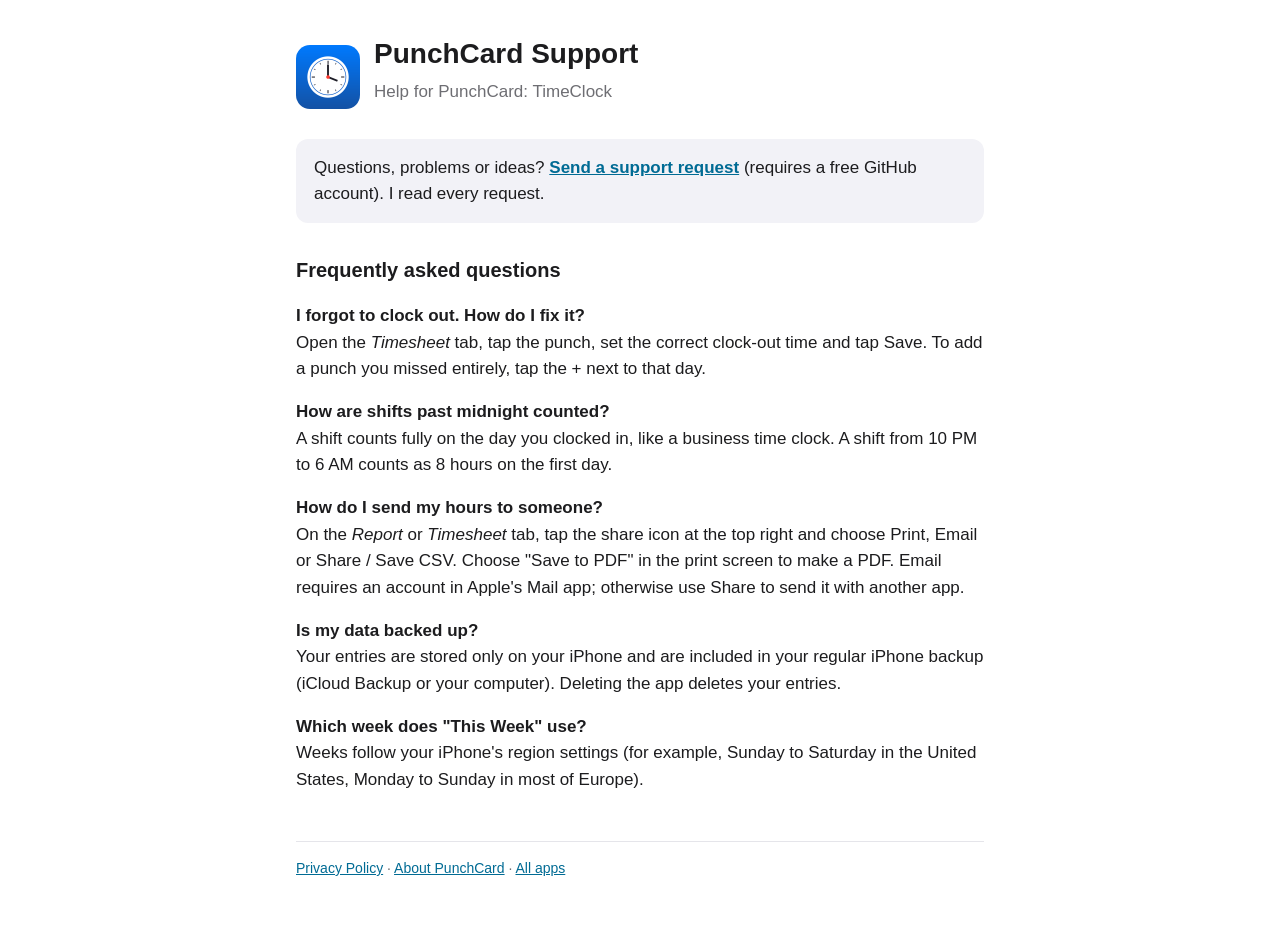
==== punchcard/support.html @ ce33e521 "Add support and privacy pages for PunchCard: TimeClock Co-Authored-By: Claude Opus 5.5 <noreply@anth" ====
<!doctype html>
<html lang="en"><head><meta charset="utf-8"><meta name="viewport" content="width=device-width, initial-scale=1">
<title>PunchCard Support</title><link rel="stylesheet" href="../style.css"></head>
<body><main>
<header><img src="icon.png" alt=""><div><h1>PunchCard Support</h1><p class="lead">Help for PunchCard: TimeClock</p></div></header>

<div class="card">Questions, problems or ideas? <a href="https://github.com/AdrianusT67/app-pages/issues/new?title=PunchCard%3A%20">Send a support request</a> (requires a free GitHub account). I read every request.</div>

<h2>Frequently asked questions</h2>
<p><strong>I forgot to clock out. How do I fix it?</strong><br>
Open the <em>Timesheet</em> tab, tap the punch, set the correct clock-out time and tap Save. To add a punch you missed entirely, tap the + next to that day.</p>

<p><strong>How are shifts past midnight counted?</strong><br>
A shift counts fully on the day you clocked in, like a business time clock. A shift from 10 PM to 6 AM counts as 8 hours on the first day.</p>

<p><strong>How do I send my hours to someone?</strong><br>
On the <em>Report</em> or <em>Timesheet</em> tab, tap the share icon at the top right and choose Print, Email or Share / Save CSV. Choose "Save to PDF" in the print screen to make a PDF. Email requires an account in Apple's Mail app; otherwise use Share to send it with another app.</p>

<p><strong>Is my data backed up?</strong><br>
Your entries are stored only on your iPhone and are included in your regular iPhone backup (iCloud Backup or your computer). Deleting the app deletes your entries.</p>

<p><strong>Which week does "This Week" use?</strong><br>
Weeks follow your iPhone's region settings (for example, Sunday to Saturday in the United States, Monday to Sunday in most of Europe).</p>

<footer><a href="privacy.html">Privacy Policy</a> · <a href="./">About PunchCard</a> · <a href="../">All apps</a></footer>
</main></body></html>
---- style.css ----
:root { --bg:#ffffff; --fg:#1c1c1e; --muted:#6e6e73; --accent:#006b94; --card:#f2f2f7; --line:#e5e5ea; }
@media (prefers-color-scheme: dark) { :root { --bg:#000; --fg:#f2f2f7; --muted:#a1a1a6; --accent:#4cc2ff; --card:#1c1c1e; --line:#38383a; } }
* { box-sizing: border-box; }
body { margin:0; background:var(--bg); color:var(--fg); font:17px/1.55 -apple-system, BlinkMacSystemFont, "Segoe UI", Helvetica, Arial, sans-serif; }
main { max-width:720px; margin:0 auto; padding:32px 16px 64px; }
header { display:flex; align-items:center; gap:14px; margin-bottom:8px; }
header img { width:64px; height:64px; border-radius:14px; }
h1 { font-size:28px; margin:0; } h2 { font-size:20px; margin-top:32px; }
p.lead { color:var(--muted); margin-top:4px; }
a { color:var(--accent); }
.card { background:var(--card); border-radius:12px; padding:16px 18px; margin:16px 0; }
.card a { font-weight:600; }
ul { padding-left:22px; } li { margin:4px 0; }
footer { margin-top:48px; padding-top:16px; border-top:1px solid var(--line); color:var(--muted); font-size:14px; }
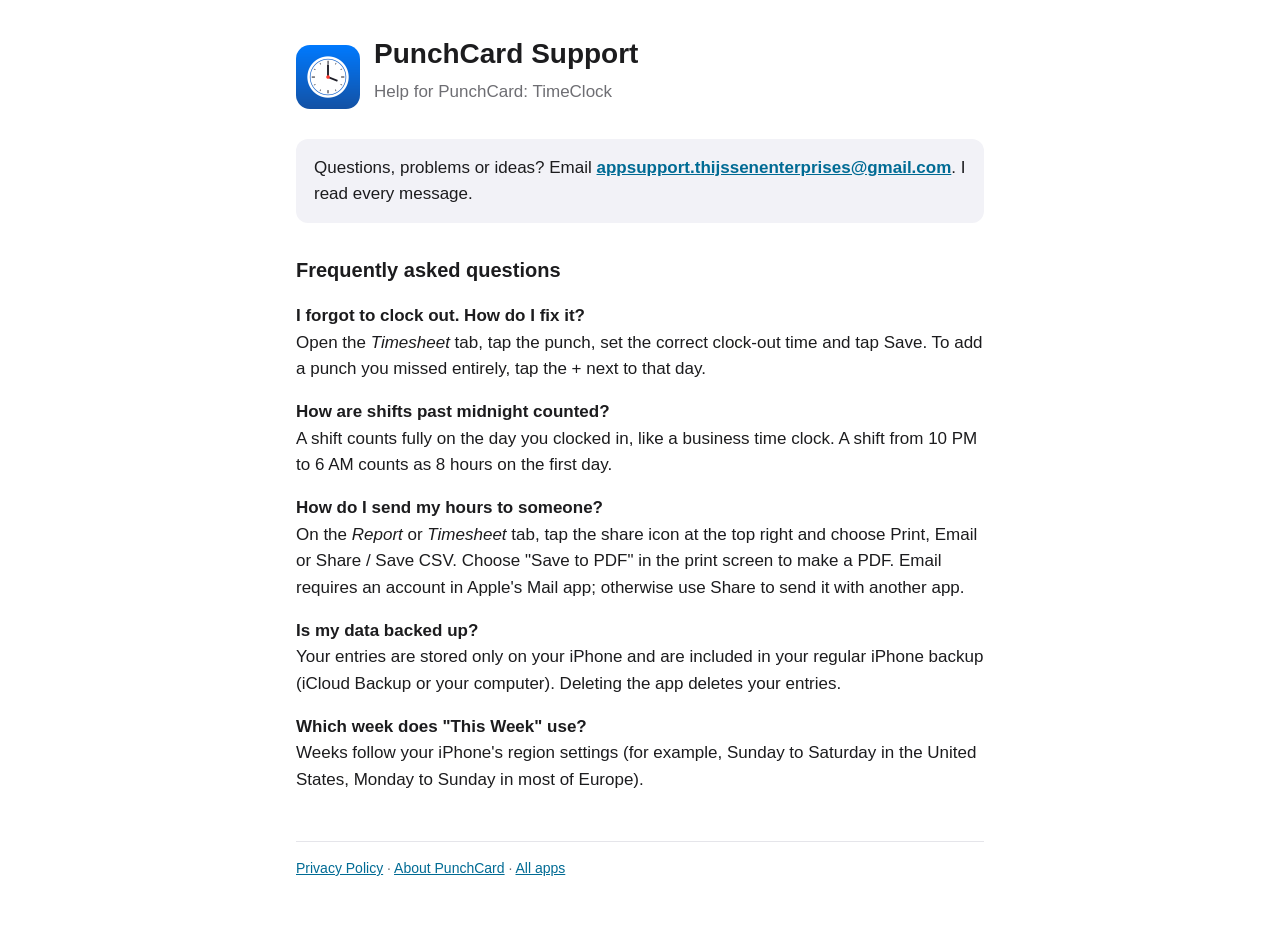
==== commit a2f52641: "PunchCard support: contact by email Co-Authored-By: Claude Opus 5.5 <noreply@anthropic.com>" ====
--- a/punchcard/support.html
+++ b/punchcard/support.html
@@ -4,7 +4,7 @@
 <body><main>
 <header><img src="icon.png" alt=""><div><h1>PunchCard Support</h1><p class="lead">Help for PunchCard: TimeClock</p></div></header>
 
-<div class="card">Questions, problems or ideas? <a href="https://github.com/AdrianusT67/app-pages/issues/new?title=PunchCard%3A%20">Send a support request</a> (requires a free GitHub account). I read every request.</div>
+<div class="card">Questions, problems or ideas? Email <a href="mailto:appsupport.thijssenenterprises@gmail.com?subject=PunchCard%20Support">appsupport.thijssenenterprises@gmail.com</a>. I read every message.</div>
 
 <h2>Frequently asked questions</h2>
 <p><strong>I forgot to clock out. How do I fix it?</strong><br>
